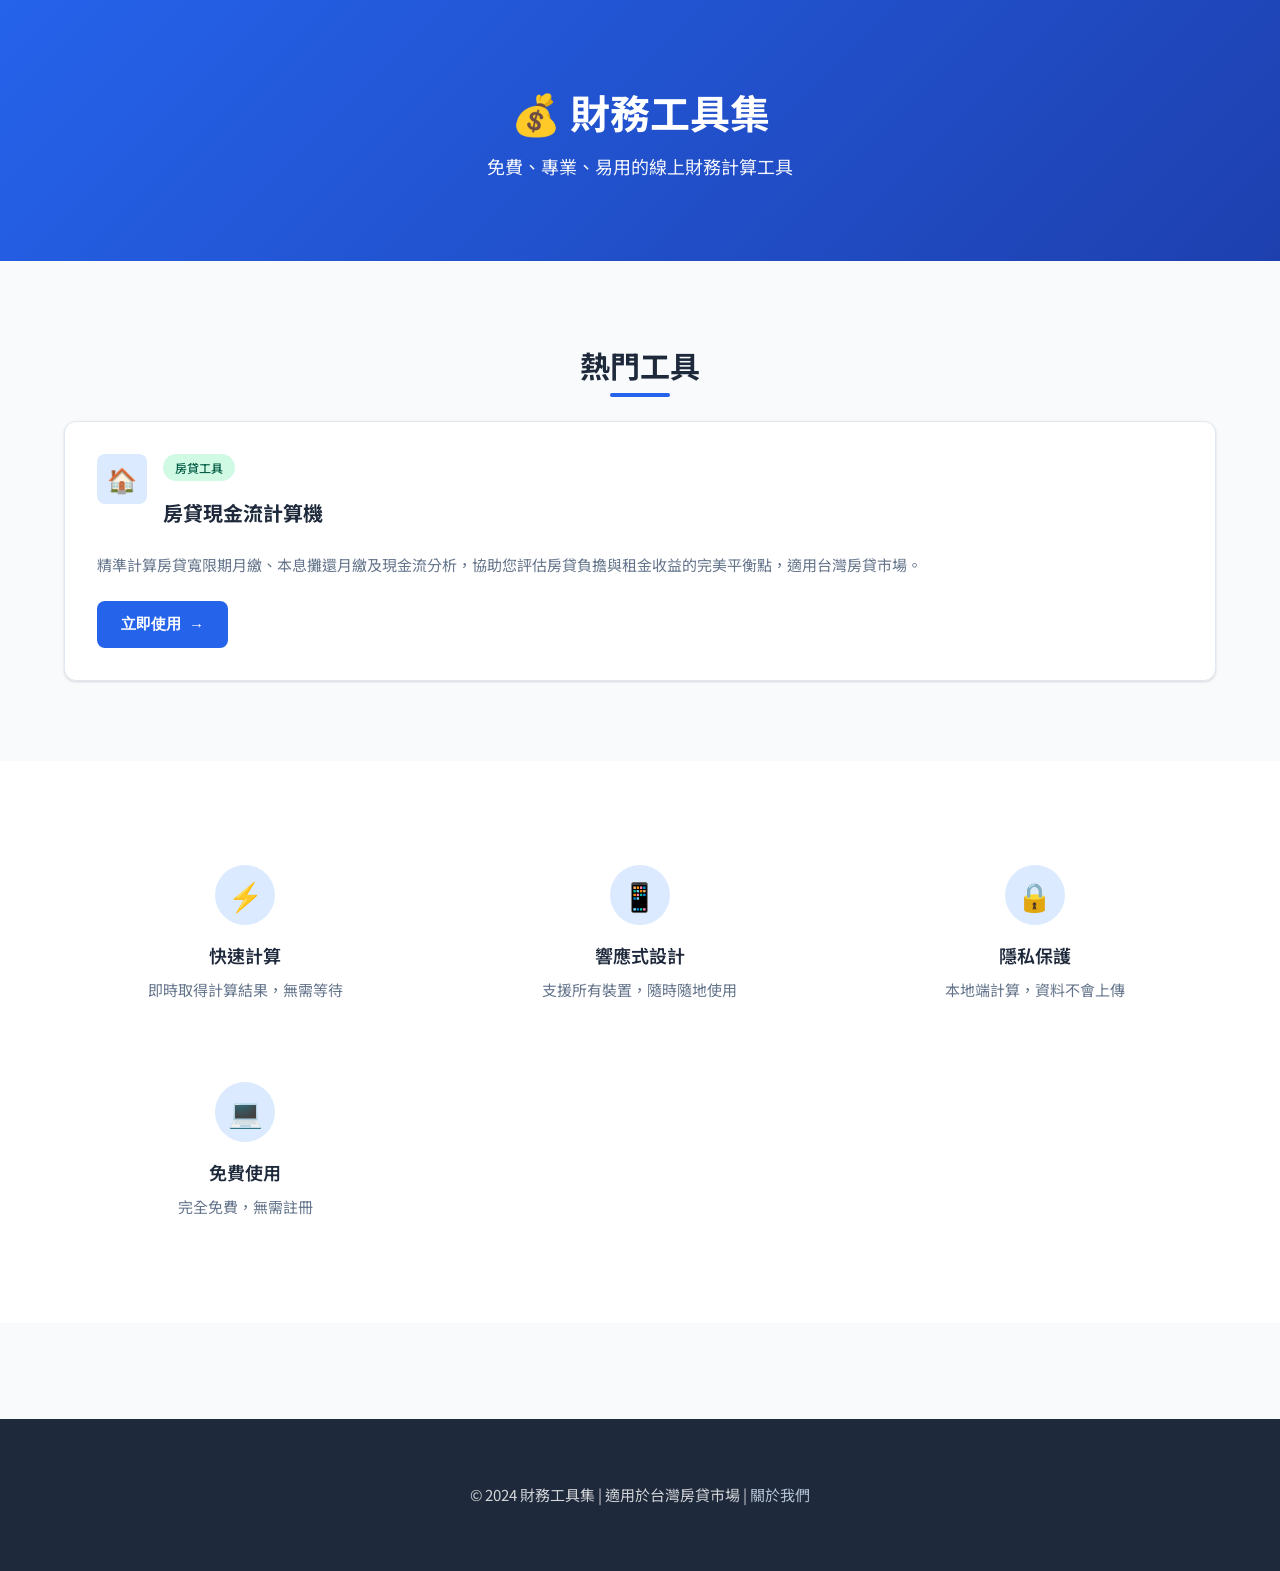
==== index.html @ bd5020a9 "update" ====
<!DOCTYPE html>
<html lang="zh-Hant">
<head>
<meta charset="UTF-8">
<meta name="viewport" content="width=device-width, initial-scale=1.0">
<meta name="description" content="免費線上財務工具集，包含房貸現金流計算機，幫助您快速計算房貸月繳、現金流及投資報酬率，適用於台灣房貸市場">
<meta name="keywords" content="房貸,現金流,計算機,房貸計算,月繳,房貸工具,財務計算,台灣房貸">
<meta property="og:title" content="財務工具集 - 免費線上計算工具">
<meta property="og:description" content="免費線上財務工具集，包含房貸現金流計算機，幫助您快速計算房貸月繳、現金流及投資報酬率">
<meta property="og:type" content="website">
<meta property="og:url" content="https://yourdomain.com/">
<meta name="twitter:card" content="summary">
<meta name="twitter:title" content="財務工具集 - 免費線上計算工具">
<meta name="twitter:description" content="免費線上財務工具集，包含房貸現金流計算機">
<title>財務工具集 - 免費線上計算工具</title>
<link rel="preconnect" href="https://fonts.googleapis.com">
<link rel="preconnect" href="https://fonts.gstatic.com" crossorigin>
<link href="https://fonts.googleapis.com/css2?family=Noto+Sans+TC:wght@400;500;700&display=swap" rel="stylesheet">
<style>
:root {
  --primary: #2563eb;
  --primary-dark: #1d4ed8;
  --primary-light: #dbeafe;
  --secondary: #10b981;
  --secondary-light: #d1fae5;
  --bg: #f8fafc;
  --card-bg: #ffffff;
  --text: #1e293b;
  --text-muted: #64748b;
  --border: #e2e8f0;
  --shadow: 0 1px 3px rgba(0,0,0,0.1), 0 1px 2px rgba(0,0,0,0.06);
  --shadow-lg: 0 10px 15px -3px rgba(0,0,0,0.1), 0 4px 6px -2px rgba(0,0,0,0.05);
  --radius: 12px;
  --radius-sm: 8px;
}

* { box-sizing: border-box; margin: 0; padding: 0; }

body {
  font-family: 'Noto Sans TC', -apple-system, BlinkMacSystemFont, sans-serif;
  background: var(--bg);
  color: var(--text);
  line-height: 1.6;
  min-height: 100vh;
}

.container {
  max-width: 1200px;
  margin: 0 auto;
  padding: 2rem 1.5rem;
}

/* Header */
.header {
  text-align: center;
  padding: 3rem 1.5rem;
  background: linear-gradient(135deg, var(--primary) 0%, #1e40af 100%);
  color: white;
}

.header h1 {
  font-size: 2.5rem;
  font-weight: 700;
  margin-bottom: 0.5rem;
}

.header p {
  font-size: 1.125rem;
  opacity: 0.95;
}

/* Main Content */
.main {
  padding: 3rem 0;
}

.section-title {
  text-align: center;
  margin-bottom: 2rem;
}

.section-title h2 {
  font-size: 1.875rem;
  font-weight: 700;
  color: var(--text);
  position: relative;
  display: inline-block;
}

.section-title h2::after {
  content: '';
  position: absolute;
  bottom: -8px;
  left: 50%;
  transform: translateX(-50%);
  width: 60px;
  height: 4px;
  background: var(--primary);
  border-radius: 2px;
}

/* Tools Grid */
.tools-grid {
  display: grid;
  grid-template-columns: repeat(auto-fit, minmax(320px, 1fr));
  gap: 1.5rem;
  margin-top: 2rem;
}

.tool-card {
  background: var(--card-bg);
  border-radius: var(--radius);
  padding: 2rem;
  box-shadow: var(--shadow);
  transition: all 0.3s ease;
  text-decoration: none;
  color: inherit;
  display: block;
  border: 1px solid var(--border);
}

.tool-card:hover {
  transform: translateY(-5px);
  box-shadow: var(--shadow-lg);
  border-color: var(--primary-light);
}

.tool-card-header {
  display: flex;
  align-items: flex-start;
  gap: 1rem;
  margin-bottom: 1rem;
}

.tool-icon {
  width: 50px;
  height: 50px;
  background: var(--primary-light);
  border-radius: var(--radius-sm);
  display: flex;
  align-items: center;
  justify-content: center;
  flex-shrink: 0;
  font-size: 1.5rem;
  color: var(--primary);
}

.tool-card h3 {
  font-size: 1.25rem;
  font-weight: 700;
  color: var(--text);
  margin-bottom: 0.5rem;
}

.tool-card p {
  color: var(--text-muted);
  font-size: 0.9375rem;
  line-height: 1.6;
  margin-bottom: 1.5rem;
}

.tool-tag {
  display: inline-block;
  background: var(--secondary-light);
  color: #065f46;
  padding: 0.25rem 0.75rem;
  border-radius: 9999px;
  font-size: 0.75rem;
  font-weight: 500;
  margin-bottom: 1rem;
}

.btn {
  display: inline-flex;
  align-items: center;
  gap: 0.5rem;
  padding: 0.875rem 1.5rem;
  background: var(--primary);
  color: white;
  border-radius: var(--radius-sm);
  font-weight: 600;
  font-size: 0.9375rem;
  transition: all 0.2s ease;
  border: none;
  cursor: pointer;
}

.btn:hover {
  background: var(--primary-dark);
  transform: translateY(-1px);
  box-shadow: 0 4px 12px rgba(37, 99, 235, 0.4);
}

.btn:active {
  transform: translateY(0);
}

.btn-arrow {
  transition: transform 0.2s ease;
}

.btn:hover .btn-arrow {
  transform: translateX(4px);
}

/* Features */
.features {
  background: var(--card-bg);
  padding: 3rem 0;
  margin-top: 3rem;
}

.features-grid {
  display: grid;
  grid-template-columns: repeat(auto-fit, minmax(280px, 1fr));
  gap: 2rem;
}

.feature {
  text-align: center;
  padding: 1.5rem;
}

.feature-icon {
  width: 60px;
  height: 60px;
  background: var(--primary-light);
  border-radius: 50%;
  display: flex;
  align-items: center;
  justify-content: center;
  margin: 0 auto 1rem;
  font-size: 1.75rem;
  color: var(--primary);
}

.feature h3 {
  font-size: 1.125rem;
  font-weight: 600;
  margin-bottom: 0.5rem;
  color: var(--text);
}

.feature p {
  color: var(--text-muted);
  font-size: 0.9375rem;
}

/* Footer */
.footer {
  background: var(--text);
  color: white;
  padding: 2rem 1.5rem;
  text-align: center;
  margin-top: 3rem;
}

.footer p {
  opacity: 0.8;
  font-size: 0.9375rem;
}

.footer a {
  color: var(--primary-light);
  text-decoration: none;
}

.footer a:hover {
  text-decoration: underline;
}

/* Responsive Design */
@media (max-width: 768px) {
  .container {
    padding: 1.5rem 1rem;
  }
  
  .header {
    padding: 2rem 1rem;
  }
  
  .header h1 {
    font-size: 2rem;
  }
  
  .header p {
    font-size: 1rem;
  }
  
  .tools-grid {
    grid-template-columns: 1fr;
    gap: 1rem;
  }
  
  .tool-card {
    padding: 1.5rem;
  }
  
  .section-title h2 {
    font-size: 1.5rem;
  }
  
  .features-grid {
    grid-template-columns: repeat(2, 1fr);
    gap: 1.5rem;
  }
  
  .btn {
    width: 100%;
    justify-content: center;
  }
}

@media (max-width: 480px) {
  .header h1 {
    font-size: 1.75rem;
  }
  
  .features-grid {
    grid-template-columns: 1fr;
  }
  
  .tool-card-header {
    flex-direction: column;
    align-items: flex-start;
  }
}

/* Animations */
@keyframes fadeInUp {
  from {
    opacity: 0;
    transform: translateY(20px);
  }
  to {
    opacity: 1;
    transform: translateY(0);
  }
}

.tool-card {
  animation: fadeInUp 0.5s ease forwards;
}

.tool-card:nth-child(1) { animation-delay: 0.1s; }
.tool-card:nth-child(2) { animation-delay: 0.2s; }
.tool-card:nth-child(3) { animation-delay: 0.3s; }
.tool-card:nth-child(4) { animation-delay: 0.4s; }
</style>
</head>
<body>
<header class="header">
  <div class="container">
    <h1>💰 財務工具集</h1>
    <p>免費、專業、易用的線上財務計算工具</p>
  </div>
</header>

<main class="main">
  <div class="container">
    <section class="section-title">
      <h2>熱門工具</h2>
    </section>
    
    <div class="tools-grid">
      <a href="mortgage-calculator.html" class="tool-card">
        <div class="tool-card-header">
          <div class="tool-icon">🏠</div>
          <div>
            <span class="tool-tag">房貸工具</span>
            <h3>房貸現金流計算機</h3>
          </div>
        </div>
        <p>精準計算房貸寬限期月繳、本息攤還月繳及現金流分析，協助您評估房貸負擔與租金收益的完美平衡點，適用台灣房貸市場。</p>
        <button class="btn">
          立即使用
          <span class="btn-arrow">→</span>
        </button>
      </a>
    </div>
  </div>
  
  <section class="features">
    <div class="container">
      <div class="features-grid">
        <div class="feature">
          <div class="feature-icon">⚡</div>
          <h3>快速計算</h3>
          <p>即時取得計算結果，無需等待</p>
        </div>
        <div class="feature">
          <div class="feature-icon">📱</div>
          <h3>響應式設計</h3>
          <p>支援所有裝置，隨時隨地使用</p>
        </div>
        <div class="feature">
          <div class="feature-icon">🔒</div>
          <h3>隱私保護</h3>
          <p>本地端計算，資料不會上傳</p>
        </div>
        <div class="feature">
          <div class="feature-icon">💻</div>
          <h3>免費使用</h3>
          <p>完全免費，無需註冊</p>
        </div>
      </div>
    </div>
  </section>
</main>

<footer class="footer">
  <div class="container">
    <p>© 2024 財務工具集 | 適用於台灣房貸市場 | <a href="#">關於我們</a></p>
  </div>
</footer>
</body>
</html>
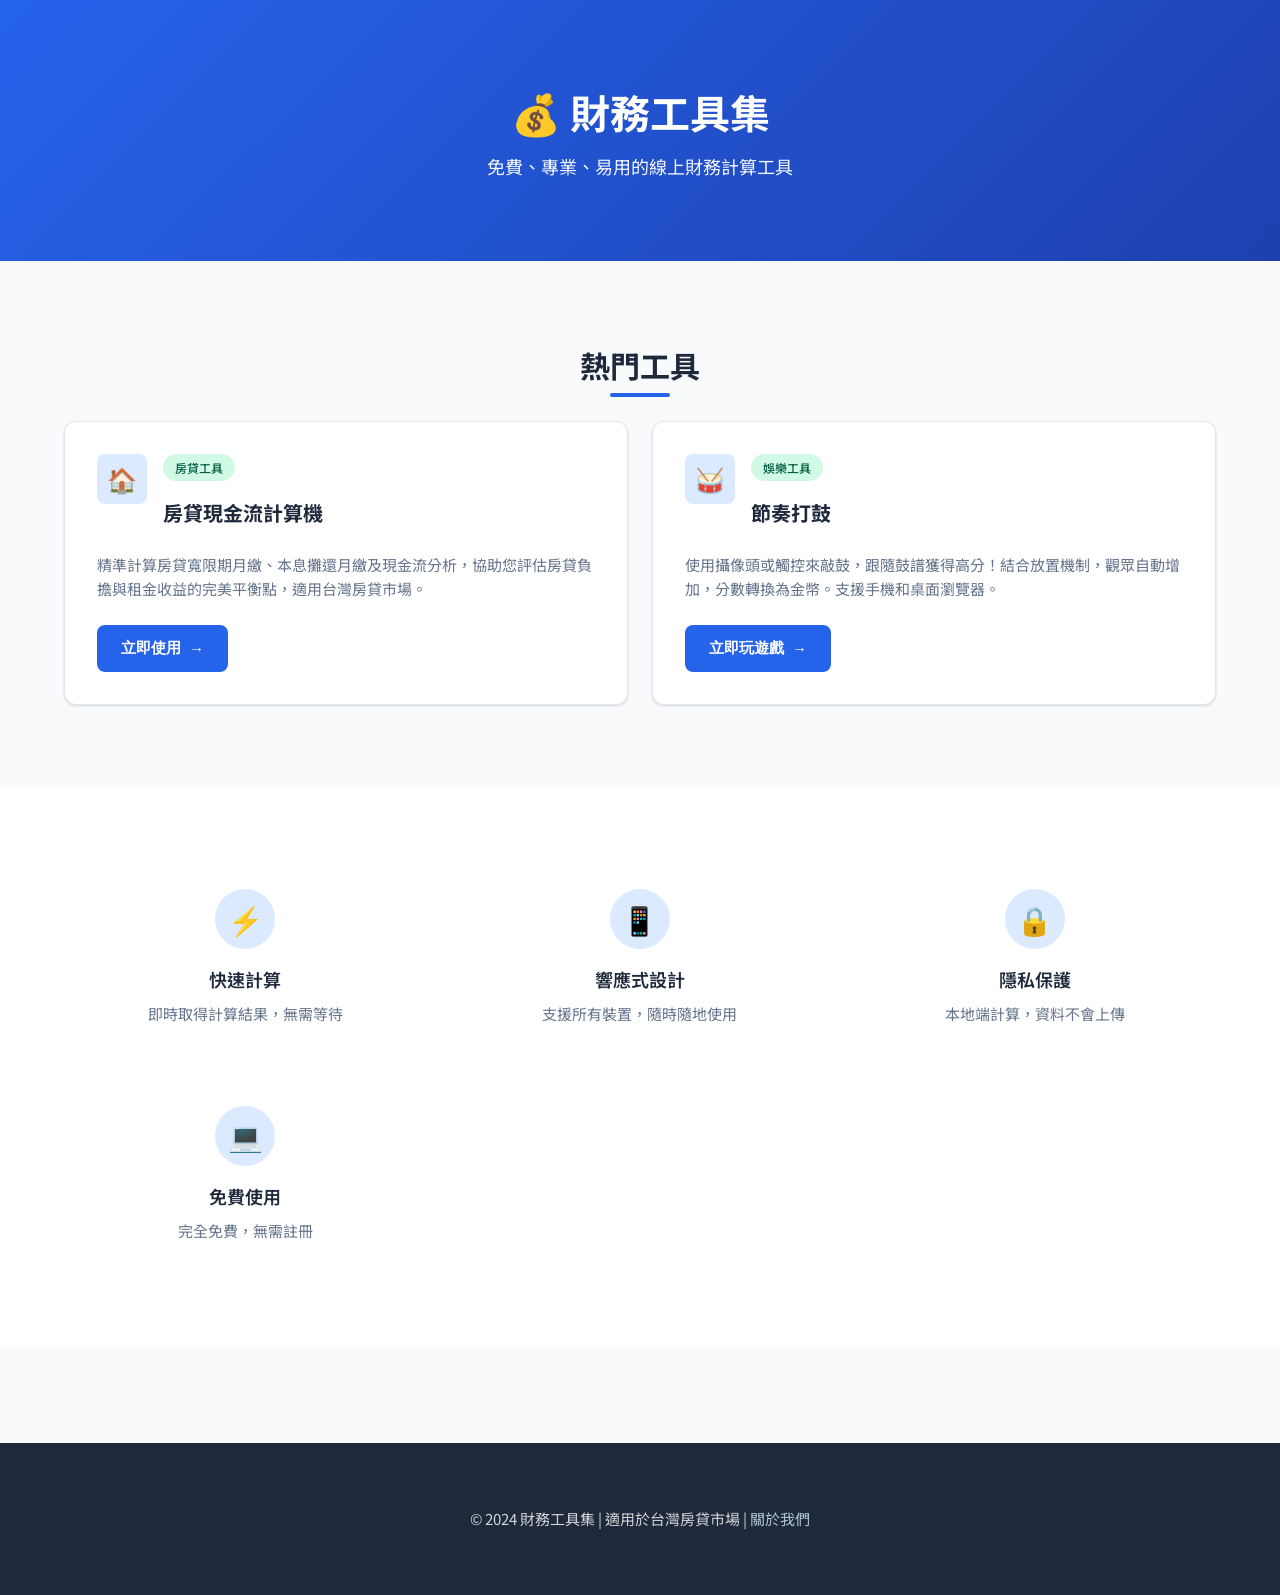
==== commit 7b9df1e4: "update" ====
--- a/index.html
+++ b/index.html
@@ -377,6 +377,21 @@
           <span class="btn-arrow">→</span>
         </button>
       </a>
+      
+      <a href="rhythm-drum-game/index.html" class="tool-card">
+        <div class="tool-card-header">
+          <div class="tool-icon">🥁</div>
+          <div>
+            <span class="tool-tag">娛樂工具</span>
+            <h3>節奏打鼓</h3>
+          </div>
+        </div>
+        <p>使用攝像頭或觸控來敲鼓，跟隨鼓譜獲得高分！結合放置機制，觀眾自動增加，分數轉換為金幣。支援手機和桌面瀏覽器。</p>
+        <button class="btn">
+          立即玩遊戲
+          <span class="btn-arrow">→</span>
+        </button>
+      </a>
     </div>
   </div>
   
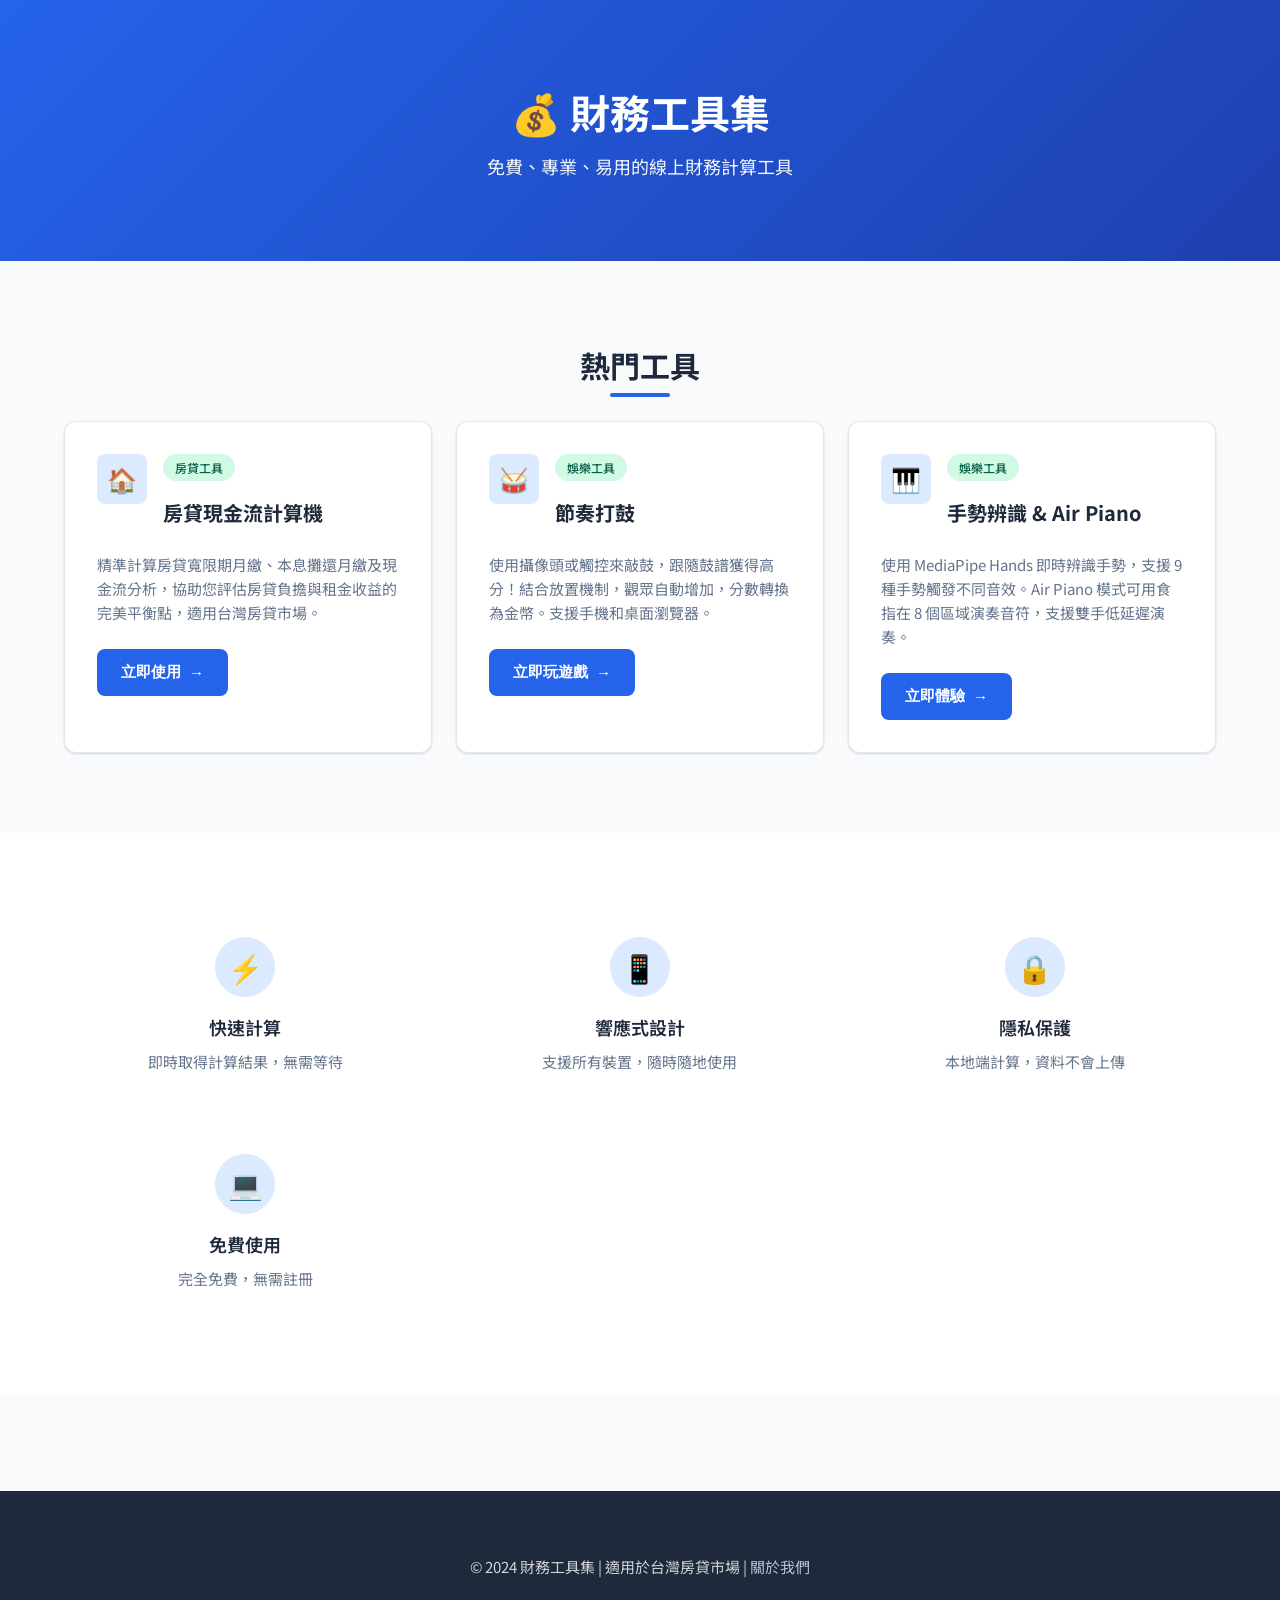
==== commit 328703f1: "update" ====
--- a/index.html
+++ b/index.html
@@ -392,6 +392,21 @@
           <span class="btn-arrow">→</span>
         </button>
       </a>
+      
+      <a href="hand_gesture_piano.html" class="tool-card">
+        <div class="tool-card-header">
+          <div class="tool-icon">🎹</div>
+          <div>
+            <span class="tool-tag">娛樂工具</span>
+            <h3>手勢辨識 & Air Piano</h3>
+          </div>
+        </div>
+        <p>使用 MediaPipe Hands 即時辨識手勢，支援 9 種手勢觸發不同音效。Air Piano 模式可用食指在 8 個區域演奏音符，支援雙手低延遲演奏。</p>
+        <button class="btn">
+          立即體驗
+          <span class="btn-arrow">→</span>
+        </button>
+      </a>
     </div>
   </div>
   
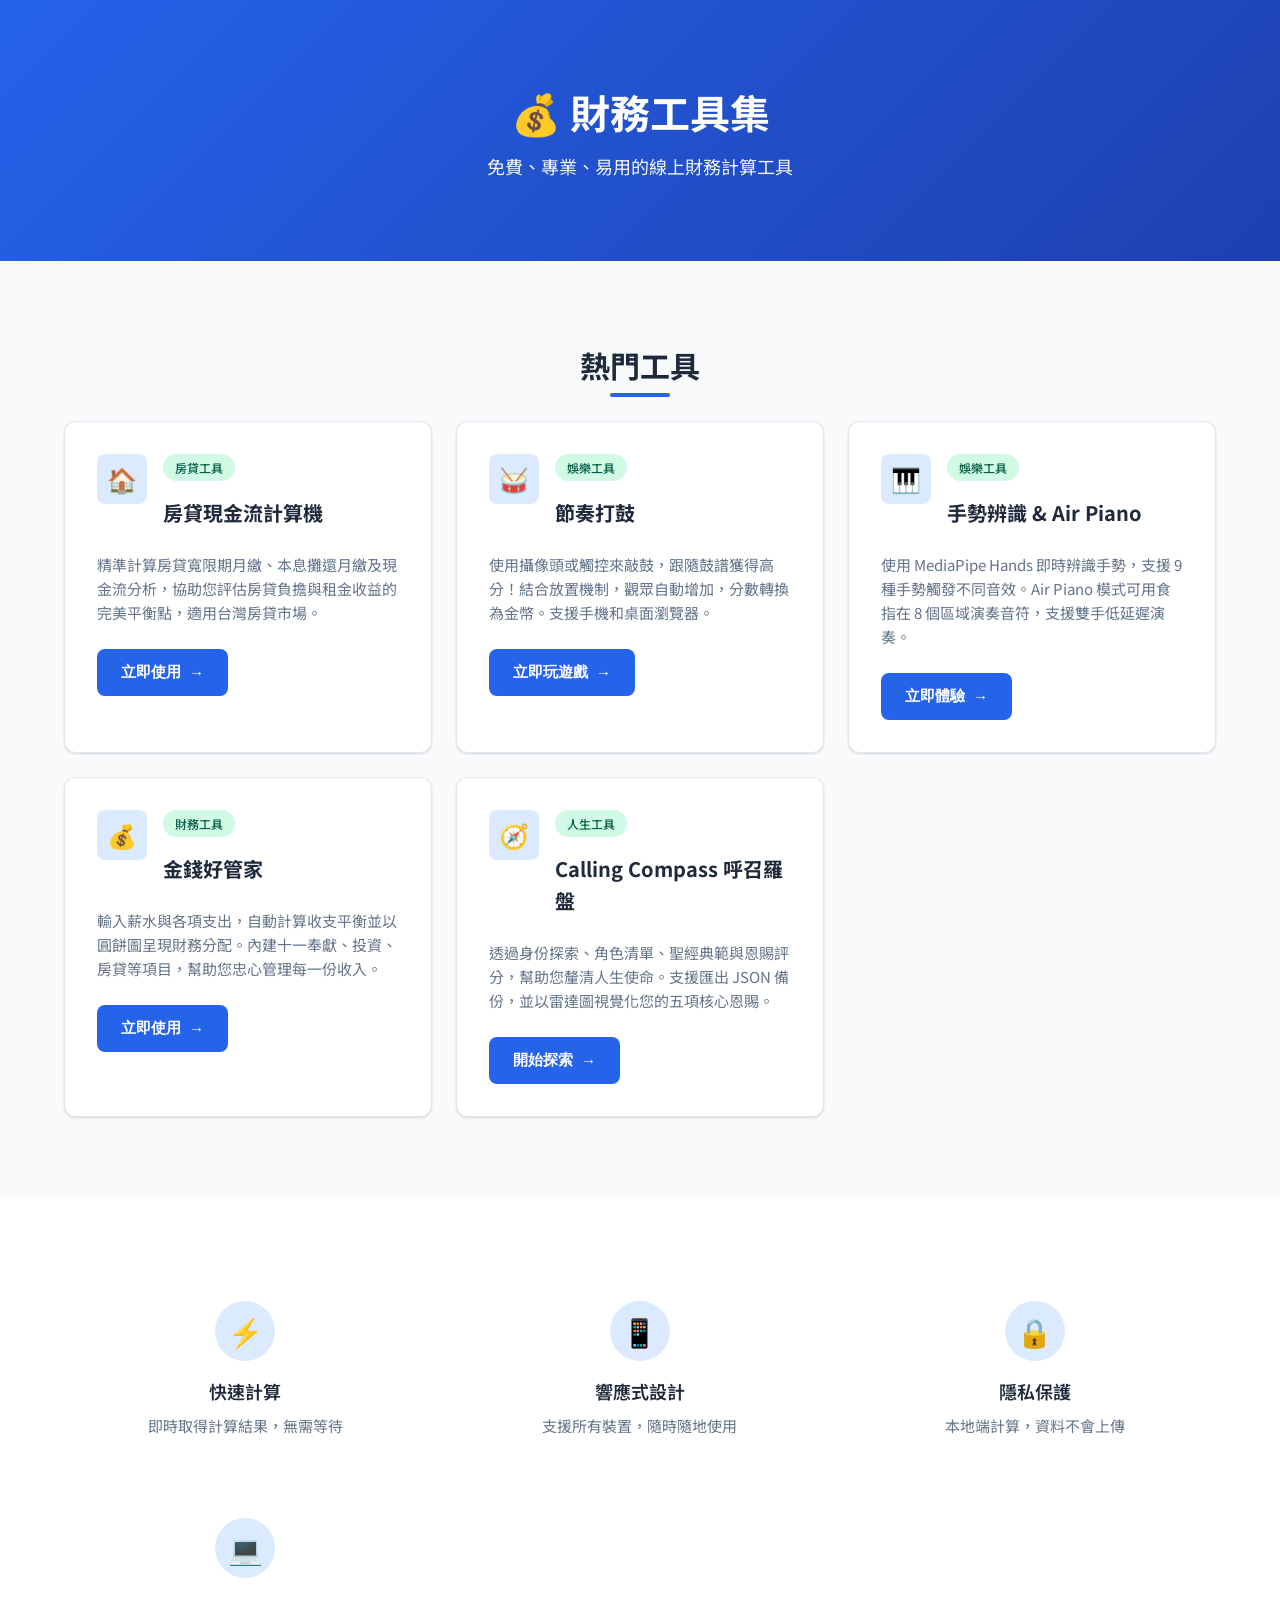
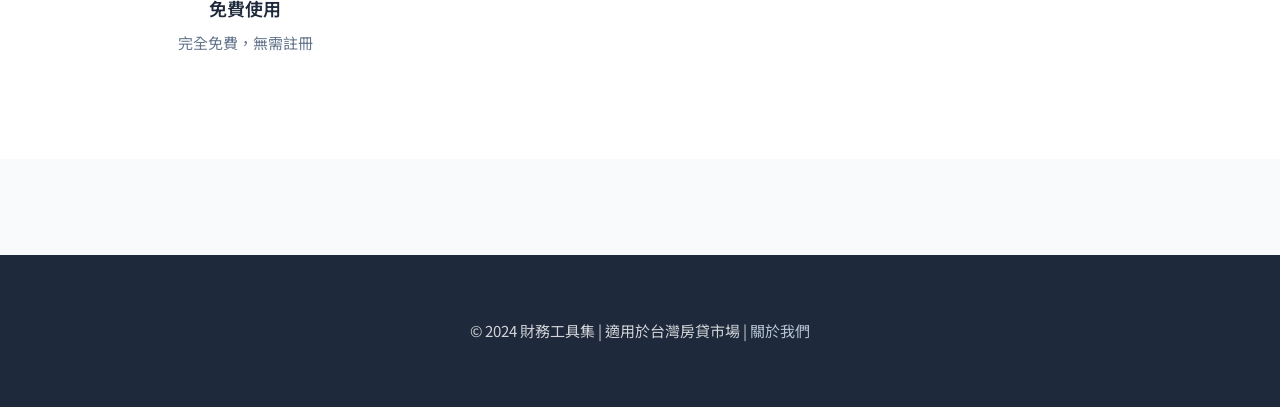
==== commit f353636d: "update" ====
--- a/index.html
+++ b/index.html
@@ -346,6 +346,7 @@
 .tool-card:nth-child(2) { animation-delay: 0.2s; }
 .tool-card:nth-child(3) { animation-delay: 0.3s; }
 .tool-card:nth-child(4) { animation-delay: 0.4s; }
+.tool-card:nth-child(5) { animation-delay: 0.5s; }
 </style>
 </head>
 <body>
@@ -407,6 +408,36 @@
           <span class="btn-arrow">→</span>
         </button>
       </a>
+
+      <a href="金錢好管家.html" class="tool-card">
+        <div class="tool-card-header">
+          <div class="tool-icon">💰</div>
+          <div>
+            <span class="tool-tag">財務工具</span>
+            <h3>金錢好管家</h3>
+          </div>
+        </div>
+        <p>輸入薪水與各項支出，自動計算收支平衡並以圓餅圖呈現財務分配。內建十一奉獻、投資、房貸等項目，幫助您忠心管理每一份收入。</p>
+        <button class="btn">
+          立即使用
+          <span class="btn-arrow">→</span>
+        </button>
+      </a>
+
+      <a href="calling_compass.html" class="tool-card">
+        <div class="tool-card-header">
+          <div class="tool-icon">🧭</div>
+          <div>
+            <span class="tool-tag">人生工具</span>
+            <h3>Calling Compass 呼召羅盤</h3>
+          </div>
+        </div>
+        <p>透過身份探索、角色清單、聖經典範與恩賜評分，幫助您釐清人生使命。支援匯出 JSON 備份，並以雷達圖視覺化您的五項核心恩賜。</p>
+        <button class="btn">
+          開始探索
+          <span class="btn-arrow">→</span>
+        </button>
+      </a>
     </div>
   </div>
   
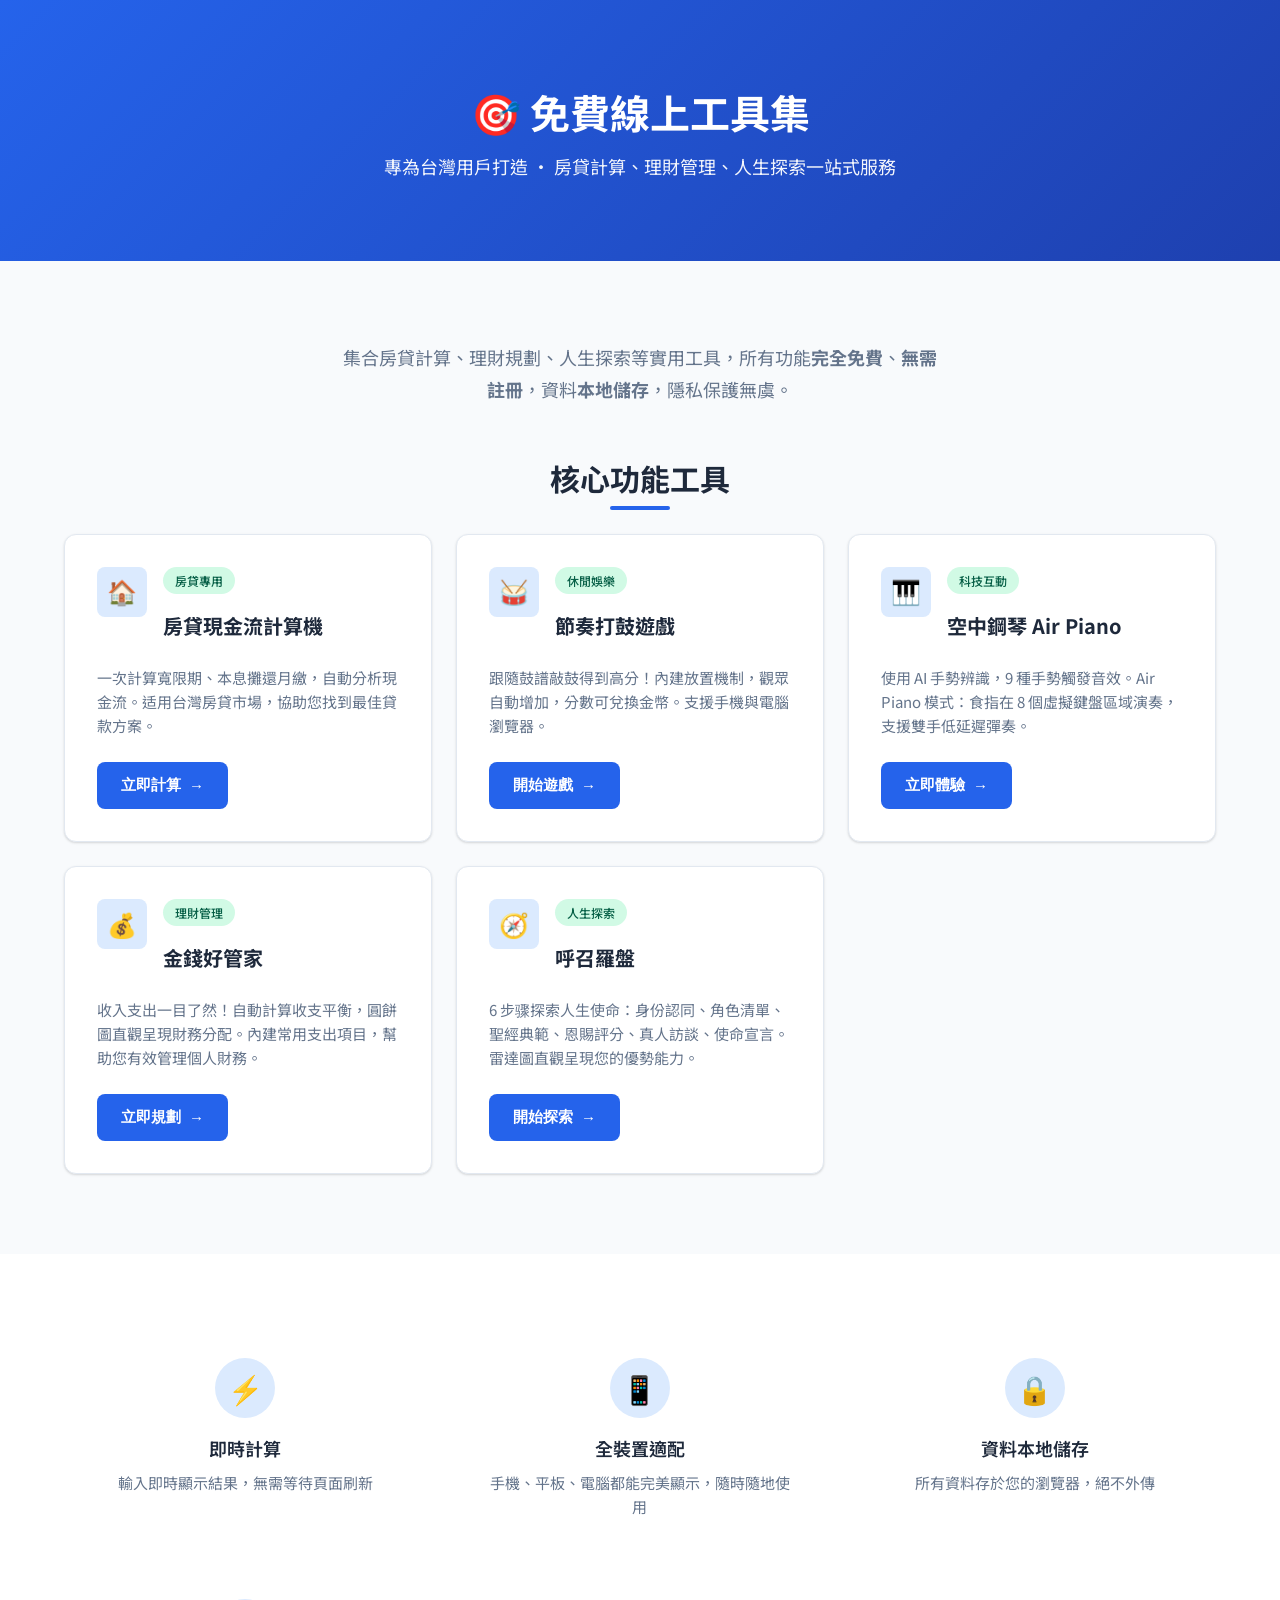
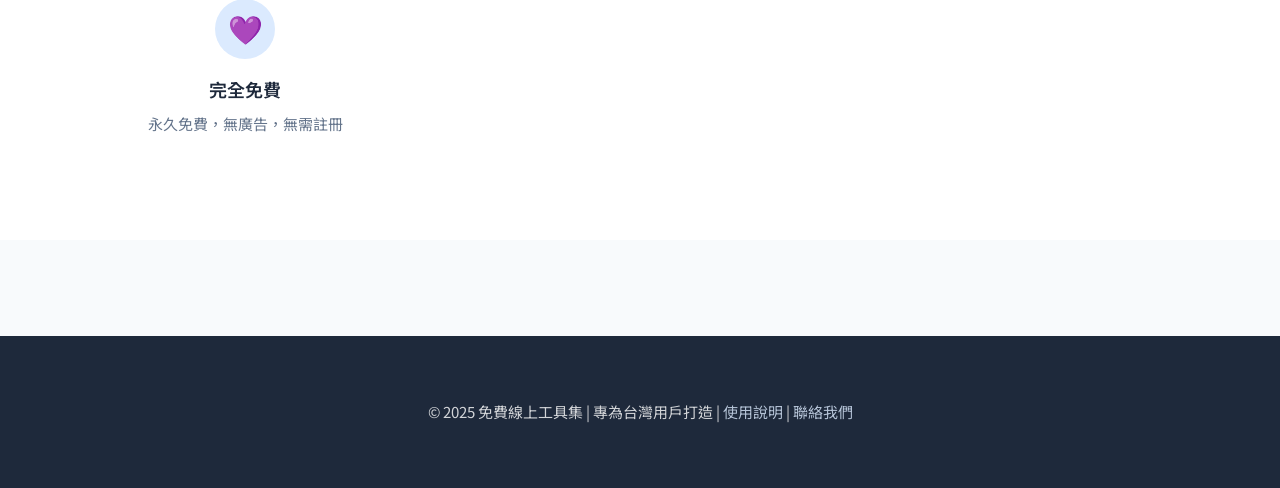
==== commit 293cfa5f: "update" ====
--- a/index.html
+++ b/index.html
@@ -3,16 +3,18 @@
 <head>
 <meta charset="UTF-8">
 <meta name="viewport" content="width=device-width, initial-scale=1.0">
-<meta name="description" content="免費線上財務工具集，包含房貸現金流計算機，幫助您快速計算房貸月繳、現金流及投資報酬率，適用於台灣房貸市場">
-<meta name="keywords" content="房貸,現金流,計算機,房貸計算,月繳,房貸工具,財務計算,台灣房貸">
-<meta property="og:title" content="財務工具集 - 免費線上計算工具">
-<meta property="og:description" content="免費線上財務工具集，包含房貸現金流計算機，幫助您快速計算房貸月繳、現金流及投資報酬率">
+<meta name="description" content="專為台灣用戶打造的免費工具集：房貸現金流計算、個人理財管理、恩賜探索與職涯規劃，支援行動裝置，即時計算，隱私保護，無需註冊">
+<meta name="keywords" content="房貸計算機,現金流分析,理財工具,財務規劃,金錢管理,人生使命,恩賜測評,房貸月繳,本息攤還,台灣房貸,免費工具,線上計算,呼召羅盤,Money Manager">
+<meta property="og:title" content="免費線上工具集 | 房貸、理財、人生探索一站式服務">
+<meta property="og:description" content="台灣本土化的免費工具集合：房貸現金流精準計算、智能理財管理、呼召羅盤人生探索，支援跨平台，即時結果，資料本地儲存">
 <meta property="og:type" content="website">
 <meta property="og:url" content="https://yourdomain.com/">
-<meta name="twitter:card" content="summary">
-<meta name="twitter:title" content="財務工具集 - 免費線上計算工具">
-<meta name="twitter:description" content="免費線上財務工具集，包含房貸現金流計算機">
-<title>財務工具集 - 免費線上計算工具</title>
+<meta property="og:image" content="https://yourdomain.com/og-image.jpg">
+<meta name="twitter:card" content="summary_large_image">
+<meta name="twitter:title" content="免費線上工具集 | 房貸、理財、人生探索">
+<meta name="twitter:description" content="專為台灣用戶打造的免費工具集：房貸現金流、個人理財、人生使命探索，支援行動裝置，隱私保護">
+<meta name="twitter:image" content="https://yourdomain.com/og-image.jpg">
+<title>免費線上工具集 | 房貸、理財、人生探索</title>
 <link rel="preconnect" href="https://fonts.googleapis.com">
 <link rel="preconnect" href="https://fonts.gstatic.com" crossorigin>
 <link href="https://fonts.googleapis.com/css2?family=Noto+Sans+TC:wght@400;500;700&display=swap" rel="stylesheet">
@@ -352,15 +354,20 @@
 <body>
 <header class="header">
   <div class="container">
-    <h1>💰 財務工具集</h1>
-    <p>免費、專業、易用的線上財務計算工具</p>
+    <h1>🎯 免費線上工具集</h1>
+    <p>專為台灣用戶打造 • 房貸計算、理財管理、人生探索一站式服務</p>
   </div>
 </header>
 
 <main class="main">
   <div class="container">
+    <section class="intro" style="text-align: center; margin-bottom: 3rem;">
+      <p style="font-size: 1.125rem; color: var(--text-muted); max-width: 600px; margin: 0 auto; line-height: 1.8;">
+        集合房貸計算、理財規劃、人生探索等實用工具，所有功能<b>完全免費</b>、<b>無需註冊</b>，資料<b>本地儲存</b>，隱私保護無虞。
+      </p>
+    </section>
     <section class="section-title">
-      <h2>熱門工具</h2>
+      <h2>核心功能工具</h2>
     </section>
     
     <div class="tools-grid">
@@ -368,13 +375,13 @@
         <div class="tool-card-header">
           <div class="tool-icon">🏠</div>
           <div>
-            <span class="tool-tag">房貸工具</span>
+            <span class="tool-tag">房貸專用</span>
             <h3>房貸現金流計算機</h3>
           </div>
         </div>
-        <p>精準計算房貸寬限期月繳、本息攤還月繳及現金流分析，協助您評估房貸負擔與租金收益的完美平衡點，適用台灣房貸市場。</p>
+        <p>一次計算寬限期、本息攤還月繳，自動分析現金流。适用台灣房貸市場，協助您找到最佳貸款方案。</p>
         <button class="btn">
-          立即使用
+          立即計算
           <span class="btn-arrow">→</span>
         </button>
       </a>
@@ -383,13 +390,13 @@
         <div class="tool-card-header">
           <div class="tool-icon">🥁</div>
           <div>
-            <span class="tool-tag">娛樂工具</span>
-            <h3>節奏打鼓</h3>
+            <span class="tool-tag">休閒娛樂</span>
+            <h3>節奏打鼓遊戲</h3>
           </div>
         </div>
-        <p>使用攝像頭或觸控來敲鼓，跟隨鼓譜獲得高分！結合放置機制，觀眾自動增加，分數轉換為金幣。支援手機和桌面瀏覽器。</p>
+        <p>跟隨鼓譜敲鼓得到高分！內建放置機制，觀眾自動增加，分數可兌換金幣。支援手機與電腦瀏覽器。</p>
         <button class="btn">
-          立即玩遊戲
+          開始遊戲
           <span class="btn-arrow">→</span>
         </button>
       </a>
@@ -398,28 +405,28 @@
         <div class="tool-card-header">
           <div class="tool-icon">🎹</div>
           <div>
-            <span class="tool-tag">娛樂工具</span>
-            <h3>手勢辨識 & Air Piano</h3>
+            <span class="tool-tag">科技互動</span>
+            <h3>空中鋼琴 Air Piano</h3>
           </div>
         </div>
-        <p>使用 MediaPipe Hands 即時辨識手勢，支援 9 種手勢觸發不同音效。Air Piano 模式可用食指在 8 個區域演奏音符，支援雙手低延遲演奏。</p>
+        <p>使用 AI 手勢辨識，9 種手勢觸發音效。Air Piano 模式：食指在 8 個虛擬鍵盤區域演奏，支援雙手低延遲彈奏。</p>
         <button class="btn">
           立即體驗
           <span class="btn-arrow">→</span>
         </button>
       </a>
 
-      <a href="金錢好管家.html" class="tool-card">
+      <a href="money-manager.html" class="tool-card">
         <div class="tool-card-header">
           <div class="tool-icon">💰</div>
           <div>
-            <span class="tool-tag">財務工具</span>
+            <span class="tool-tag">理財管理</span>
             <h3>金錢好管家</h3>
           </div>
         </div>
-        <p>輸入薪水與各項支出，自動計算收支平衡並以圓餅圖呈現財務分配。內建十一奉獻、投資、房貸等項目，幫助您忠心管理每一份收入。</p>
+        <p>收入支出一目了然！自動計算收支平衡，圓餅圖直觀呈現財務分配。內建常用支出項目，幫助您有效管理個人財務。</p>
         <button class="btn">
-          立即使用
+          立即規劃
           <span class="btn-arrow">→</span>
         </button>
       </a>
@@ -428,11 +435,11 @@
         <div class="tool-card-header">
           <div class="tool-icon">🧭</div>
           <div>
-            <span class="tool-tag">人生工具</span>
-            <h3>Calling Compass 呼召羅盤</h3>
+            <span class="tool-tag">人生探索</span>
+            <h3>呼召羅盤</h3>
           </div>
         </div>
-        <p>透過身份探索、角色清單、聖經典範與恩賜評分，幫助您釐清人生使命。支援匯出 JSON 備份，並以雷達圖視覺化您的五項核心恩賜。</p>
+        <p>6 步骤探索人生使命：身份認同、角色清單、聖經典範、恩賜評分、真人訪談、使命宣言。雷達圖直觀呈現您的優勢能力。</p>
         <button class="btn">
           開始探索
           <span class="btn-arrow">→</span>
@@ -446,23 +453,23 @@
       <div class="features-grid">
         <div class="feature">
           <div class="feature-icon">⚡</div>
-          <h3>快速計算</h3>
-          <p>即時取得計算結果，無需等待</p>
+          <h3>即時計算</h3>
+          <p>輸入即時顯示結果，無需等待頁面刷新</p>
         </div>
         <div class="feature">
           <div class="feature-icon">📱</div>
-          <h3>響應式設計</h3>
-          <p>支援所有裝置，隨時隨地使用</p>
+          <h3>全裝置適配</h3>
+          <p>手機、平板、電腦都能完美顯示，隨時隨地使用</p>
         </div>
         <div class="feature">
           <div class="feature-icon">🔒</div>
-          <h3>隱私保護</h3>
-          <p>本地端計算，資料不會上傳</p>
+          <h3>資料本地儲存</h3>
+          <p>所有資料存於您的瀏覽器，絕不外傳</p>
         </div>
         <div class="feature">
-          <div class="feature-icon">💻</div>
-          <h3>免費使用</h3>
-          <p>完全免費，無需註冊</p>
+          <div class="feature-icon">💜</div>
+          <h3>完全免費</h3>
+          <p>永久免費，無廣告，無需註冊</p>
         </div>
       </div>
     </div>
@@ -471,7 +478,7 @@
 
 <footer class="footer">
   <div class="container">
-    <p>© 2024 財務工具集 | 適用於台灣房貸市場 | <a href="#">關於我們</a></p>
+    <p>© 2025 免費線上工具集 | 專為台灣用戶打造 | <a href="#">使用說明</a> | <a href="#">聯絡我們</a></p>
   </div>
 </footer>
 </body>
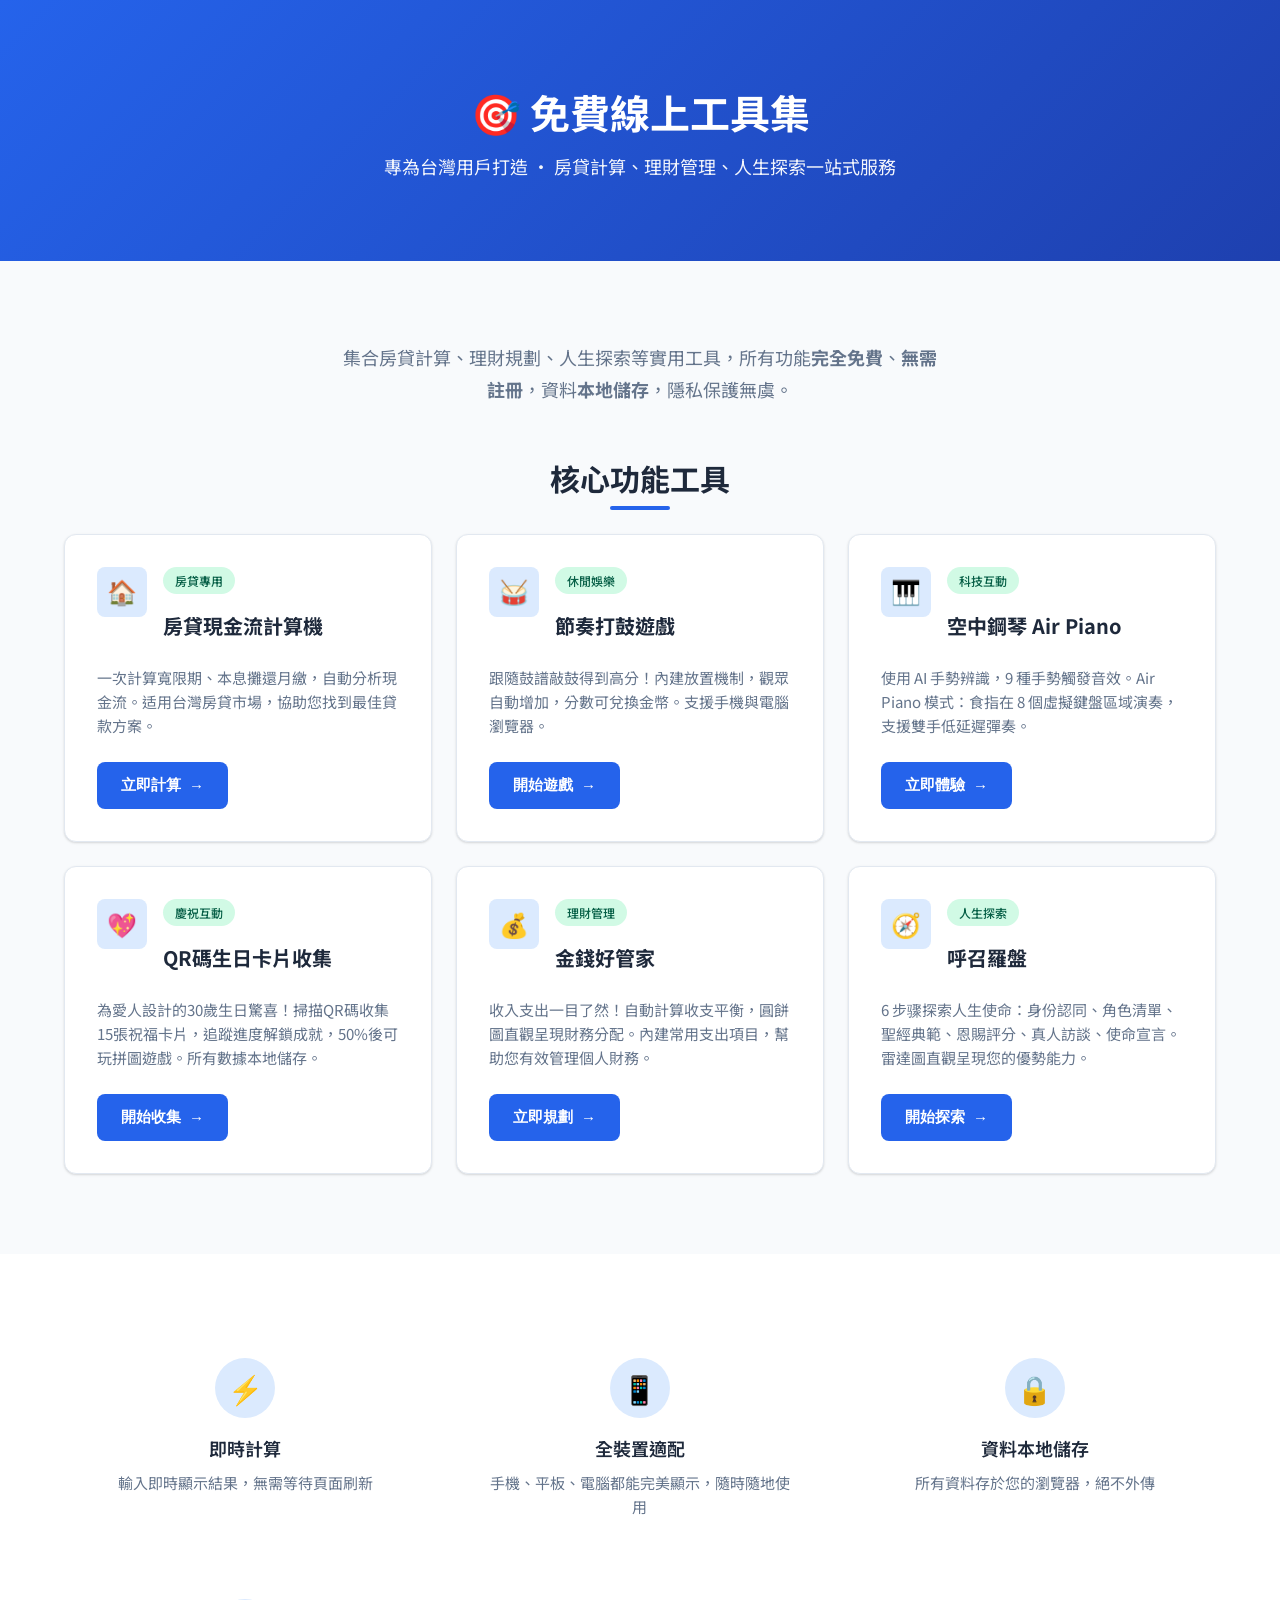
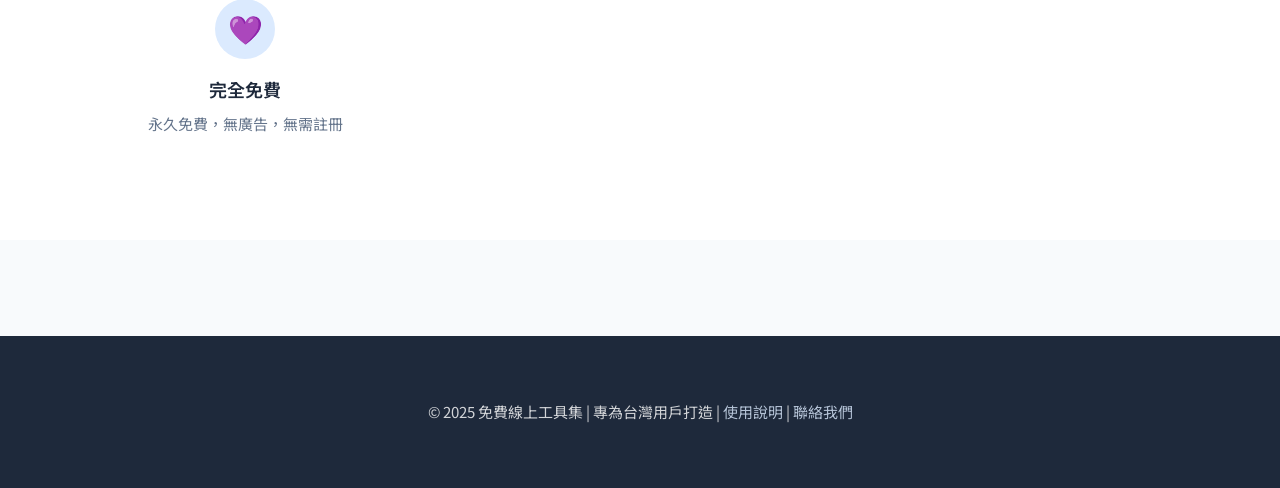
==== commit 30de5beb: "update" ====
--- a/index.html
+++ b/index.html
@@ -416,6 +416,21 @@
         </button>
       </a>
 
+      <a href="qr-code-card-viewer/index.html" class="tool-card">
+        <div class="tool-card-header">
+          <div class="tool-icon">💖</div>
+          <div>
+            <span class="tool-tag">慶祝互動</span>
+            <h3>QR碼生日卡片收集</h3>
+          </div>
+        </div>
+        <p>為愛人設計的30歲生日驚喜！掃描QR碼收集15張祝福卡片，追蹤進度解鎖成就，50%後可玩拼圖遊戲。所有數據本地儲存。</p>
+        <button class="btn">
+          開始收集
+          <span class="btn-arrow">→</span>
+        </button>
+      </a>
+
       <a href="money-manager.html" class="tool-card">
         <div class="tool-card-header">
           <div class="tool-icon">💰</div>
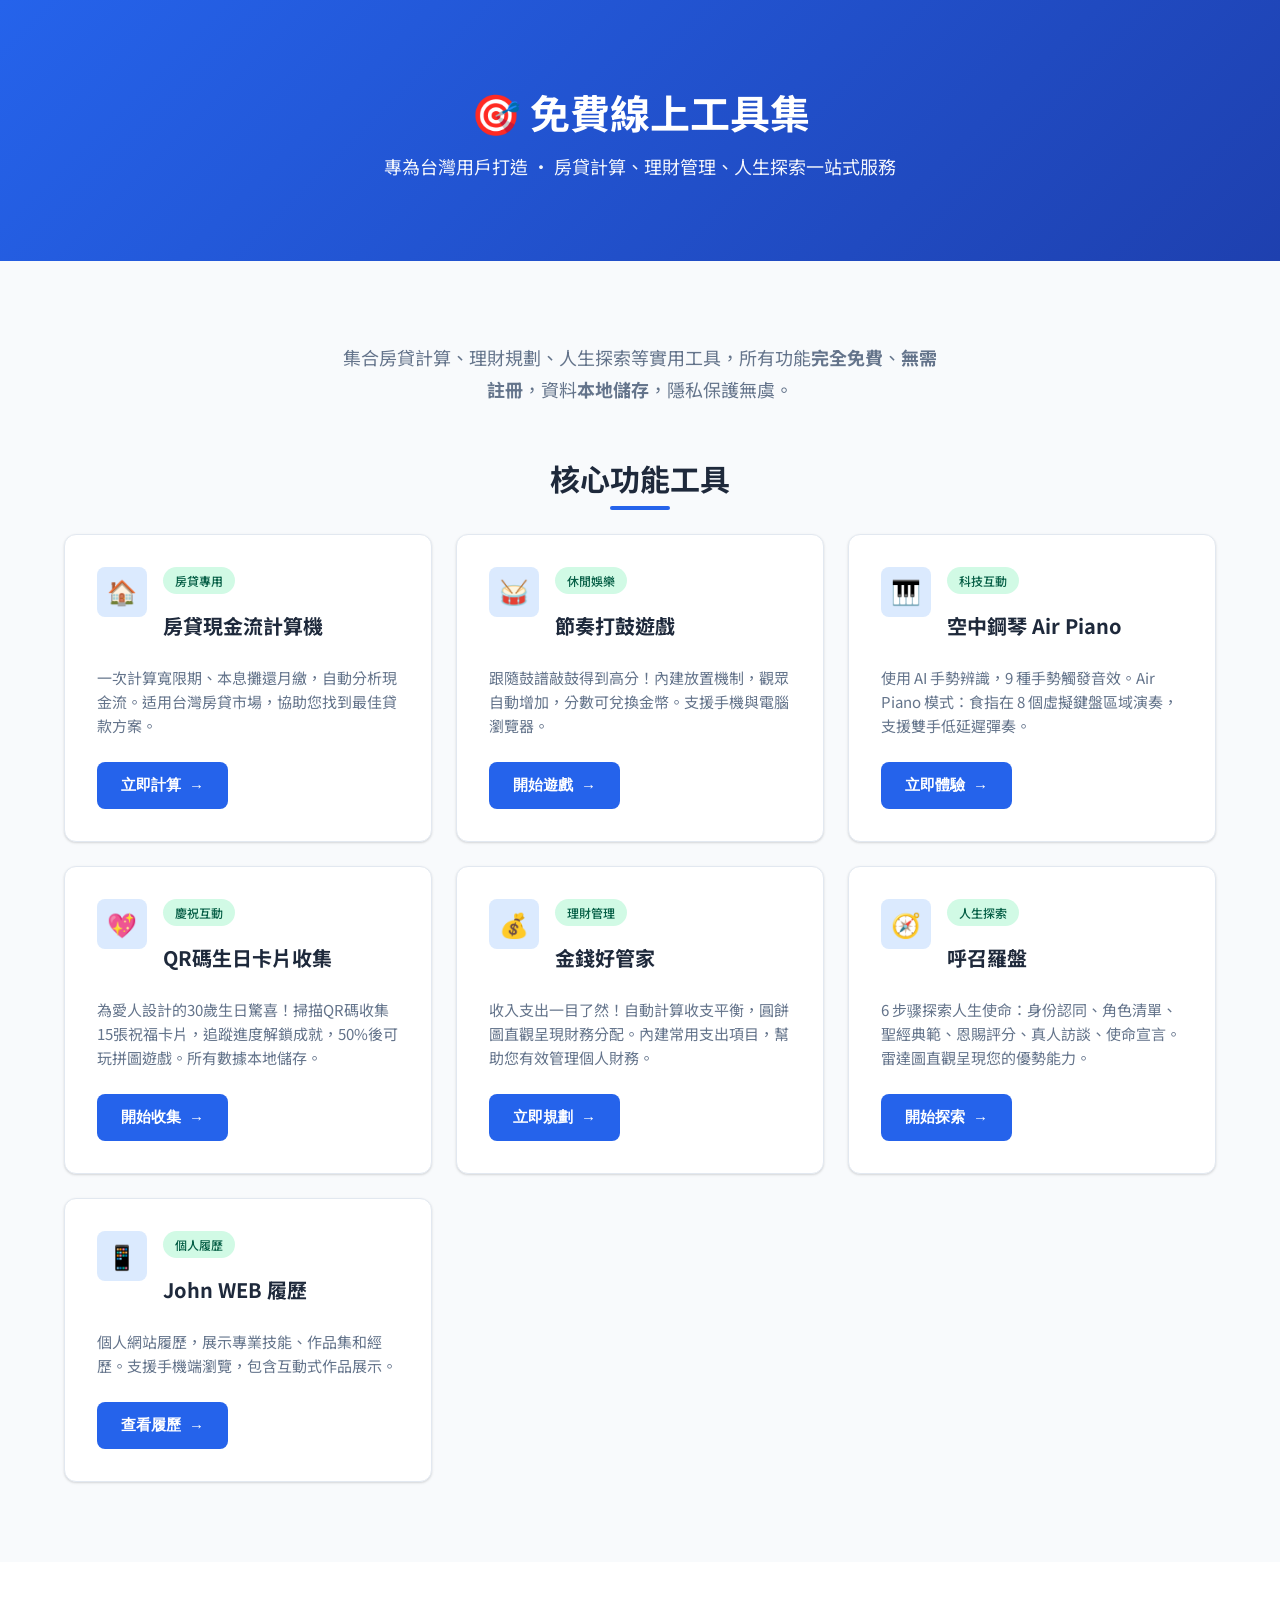
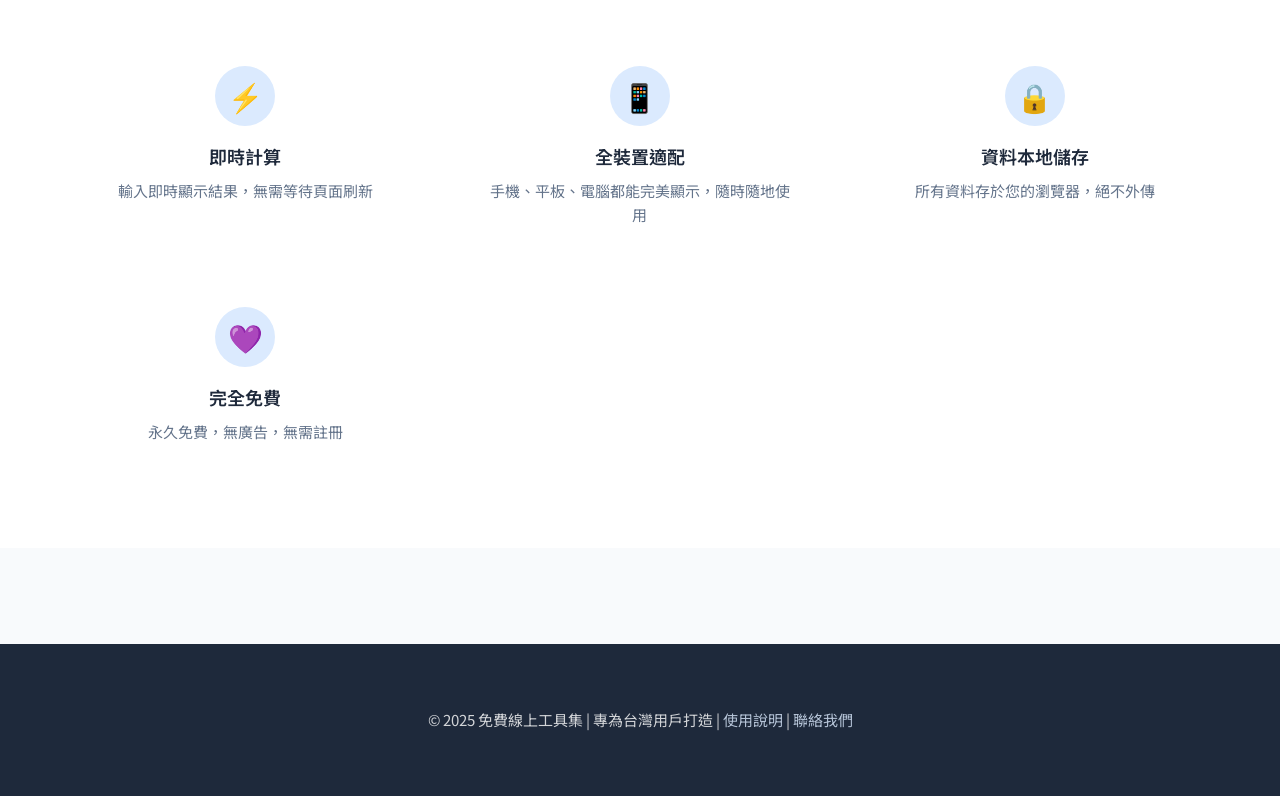
==== commit b664940d: "Add introduceyourself link to index.html and remove phone numbers" ====
--- a/index.html
+++ b/index.html
@@ -460,6 +460,21 @@
           <span class="btn-arrow">→</span>
         </button>
       </a>
+
+      <a href="introduceyourself/index.html" class="tool-card">
+        <div class="tool-card-header">
+          <div class="tool-icon">📱</div>
+          <div>
+            <span class="tool-tag">個人履歷</span>
+            <h3>John WEB 履歷</h3>
+          </div>
+        </div>
+        <p>個人網站履歷，展示專業技能、作品集和經歷。支援手機端瀏覽，包含互動式作品展示。</p>
+        <button class="btn">
+          查看履歷
+          <span class="btn-arrow">→</span>
+        </button>
+      </a>
     </div>
   </div>
   
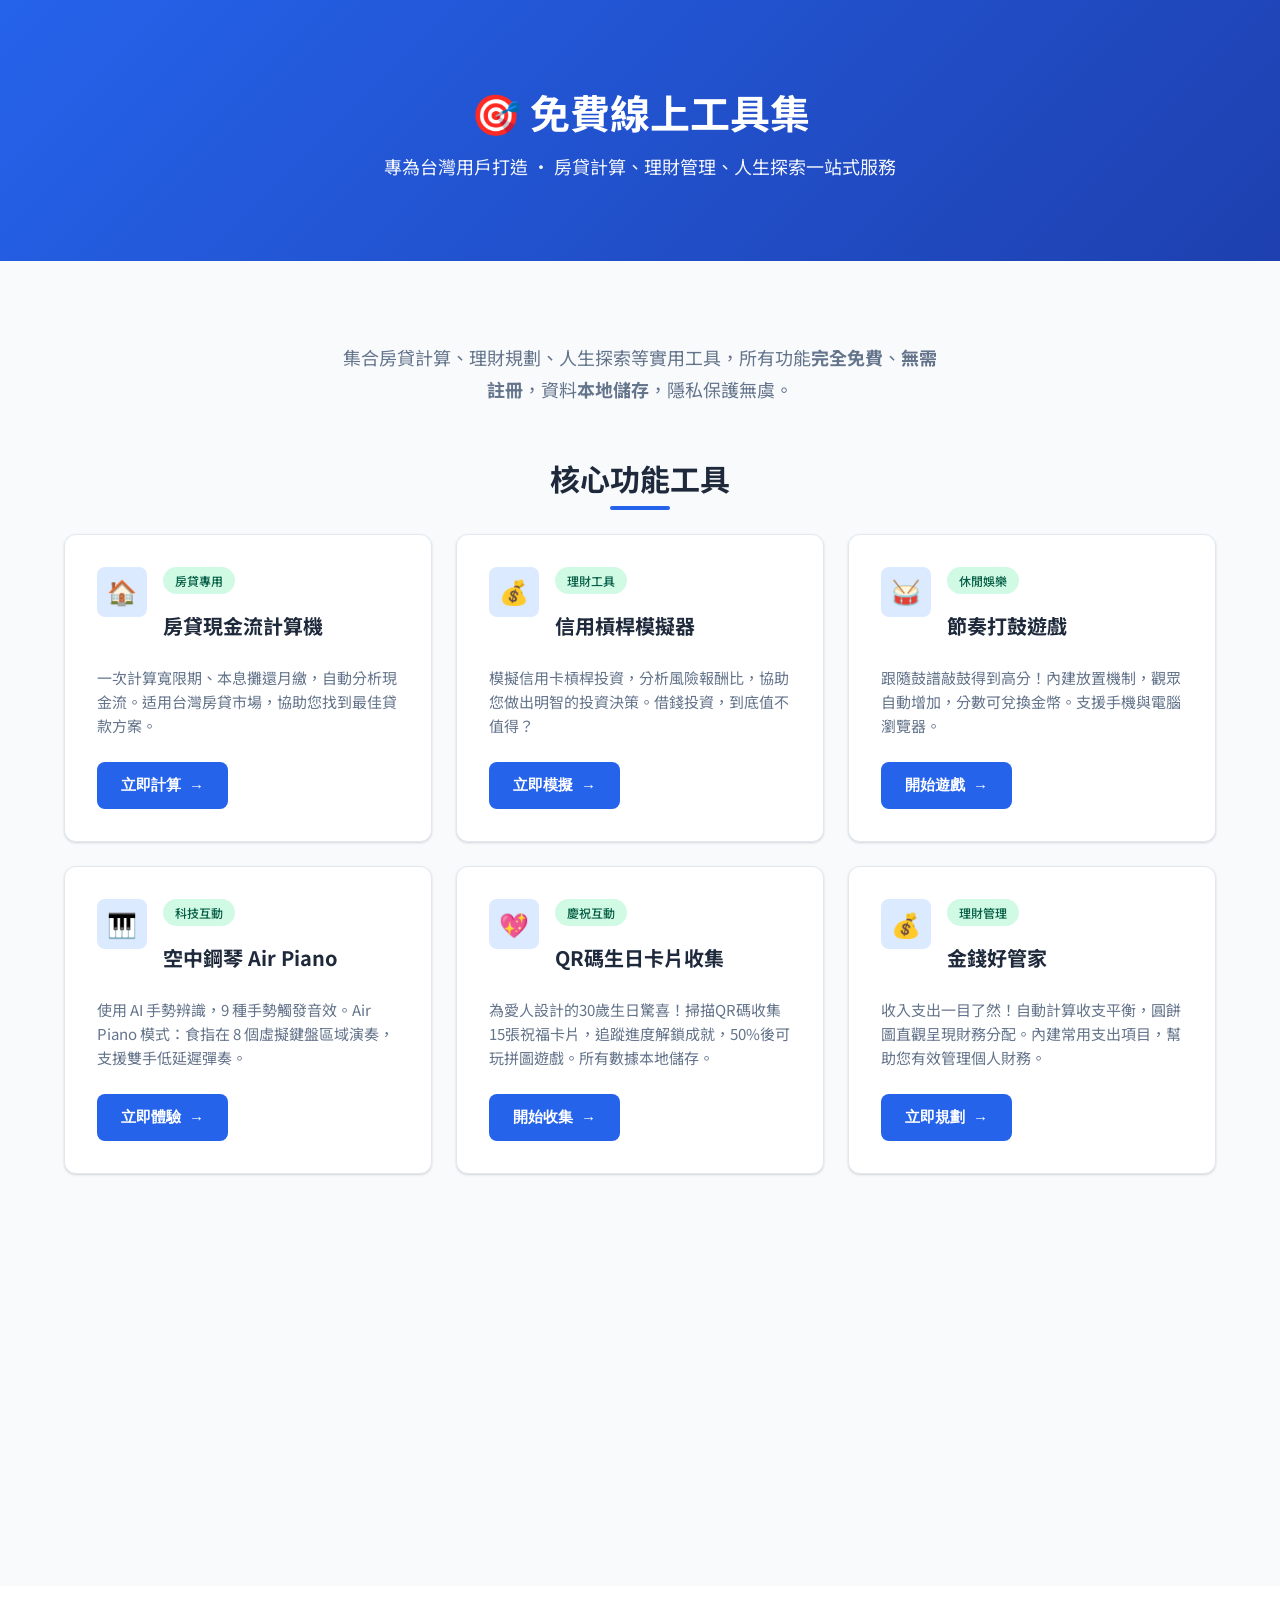
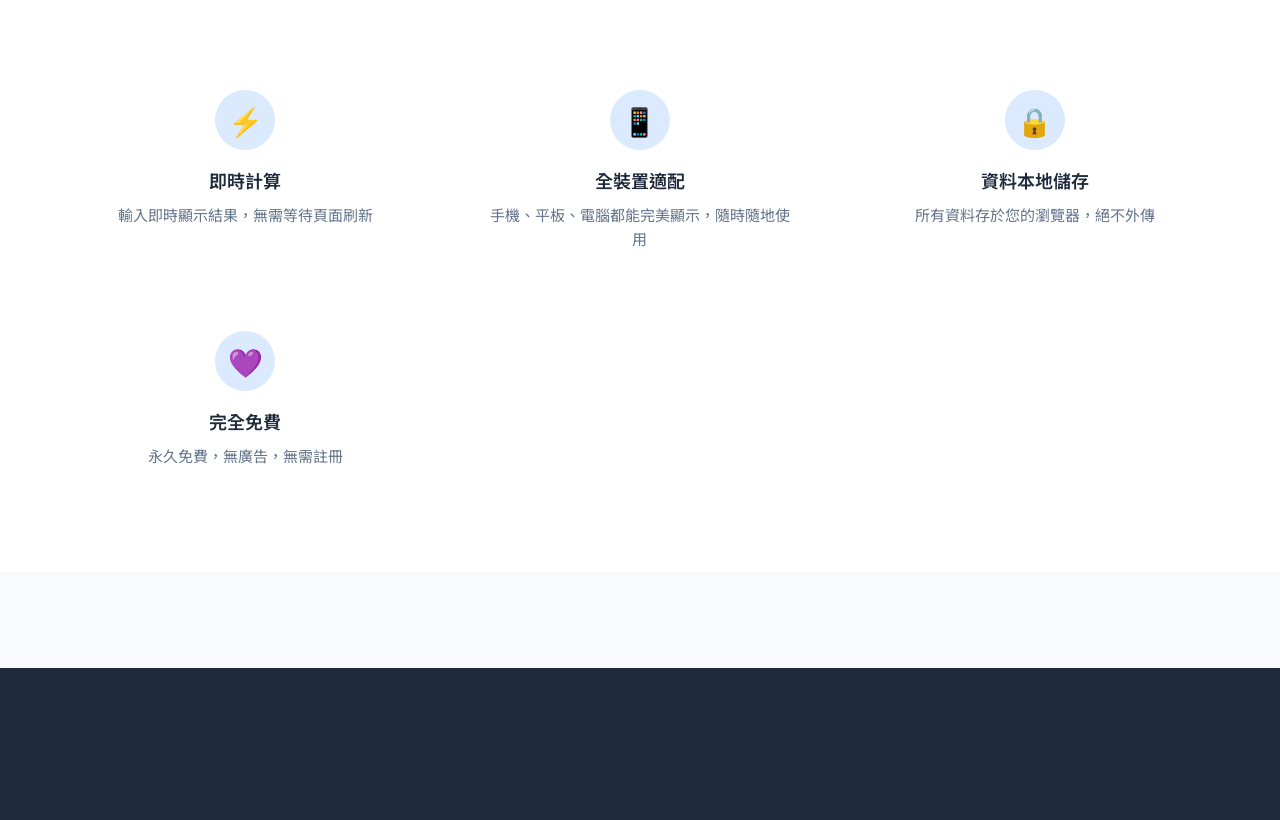
==== commit fefd9428: "update" ====
--- a/index.html
+++ b/index.html
@@ -3,16 +3,16 @@
 <head>
 <meta charset="UTF-8">
 <meta name="viewport" content="width=device-width, initial-scale=1.0">
-<meta name="description" content="專為台灣用戶打造的免費工具集：房貸現金流計算、個人理財管理、恩賜探索與職涯規劃，支援行動裝置，即時計算，隱私保護，無需註冊">
-<meta name="keywords" content="房貸計算機,現金流分析,理財工具,財務規劃,金錢管理,人生使命,恩賜測評,房貸月繳,本息攤還,台灣房貸,免費工具,線上計算,呼召羅盤,Money Manager">
+<meta name="description" content="專為台灣用戶打造的免費工具集：房貸現金流計算、信用槓桿模擬、個人理財管理、恩賜探索與職涯規劃，支援行動裝置，即時計算，隱私保護，無需註冊">
+<meta name="keywords" content="房貸計算機,現金流分析,理財工具,財務規劃,金錢管理,人生使命,恩賜測評,房貸月繳,本息攤還,台灣房貸,信用槓桿,槓桿投資,模擬器,免費工具,線上計算,呼召羅盤,Money Manager">
 <meta property="og:title" content="免費線上工具集 | 房貸、理財、人生探索一站式服務">
-<meta property="og:description" content="台灣本土化的免費工具集合：房貸現金流精準計算、智能理財管理、呼召羅盤人生探索，支援跨平台，即時結果，資料本地儲存">
+<meta property="og:description" content="台灣本土化的免費工具集合：房貸現金流精準計算、信用槓桿投資模擬、智能理財管理、呼召羅盤人生探索，支援跨平台，即時結果，資料本地儲存">
 <meta property="og:type" content="website">
 <meta property="og:url" content="https://yourdomain.com/">
 <meta property="og:image" content="https://yourdomain.com/og-image.jpg">
 <meta name="twitter:card" content="summary_large_image">
 <meta name="twitter:title" content="免費線上工具集 | 房貸、理財、人生探索">
-<meta name="twitter:description" content="專為台灣用戶打造的免費工具集：房貸現金流、個人理財、人生使命探索，支援行動裝置，隱私保護">
+<meta name="twitter:description" content="專為台灣用戶打造的免費工具集：房貸現金流、信用槓桿模擬、個人理財、人生使命探索，支援行動裝置，隱私保護">
 <meta name="twitter:image" content="https://yourdomain.com/og-image.jpg">
 <title>免費線上工具集 | 房貸、理財、人生探索</title>
 <link rel="preconnect" href="https://fonts.googleapis.com">
@@ -386,6 +386,21 @@
         </button>
       </a>
       
+      <a href="credit-leverage-simulator/index.html" class="tool-card">
+        <div class="tool-card-header">
+          <div class="tool-icon">💰</div>
+          <div>
+            <span class="tool-tag">理財工具</span>
+            <h3>信用槓桿模擬器</h3>
+          </div>
+        </div>
+        <p>模擬信用卡槓桿投資，分析風險報酬比，協助您做出明智的投資決策。借錢投資，到底值不值得？</p>
+        <button class="btn">
+          立即模擬
+          <span class="btn-arrow">→</span>
+        </button>
+      </a>
+      
       <a href="rhythm-drum-game/index.html" class="tool-card">
         <div class="tool-card-header">
           <div class="tool-icon">🥁</div>
